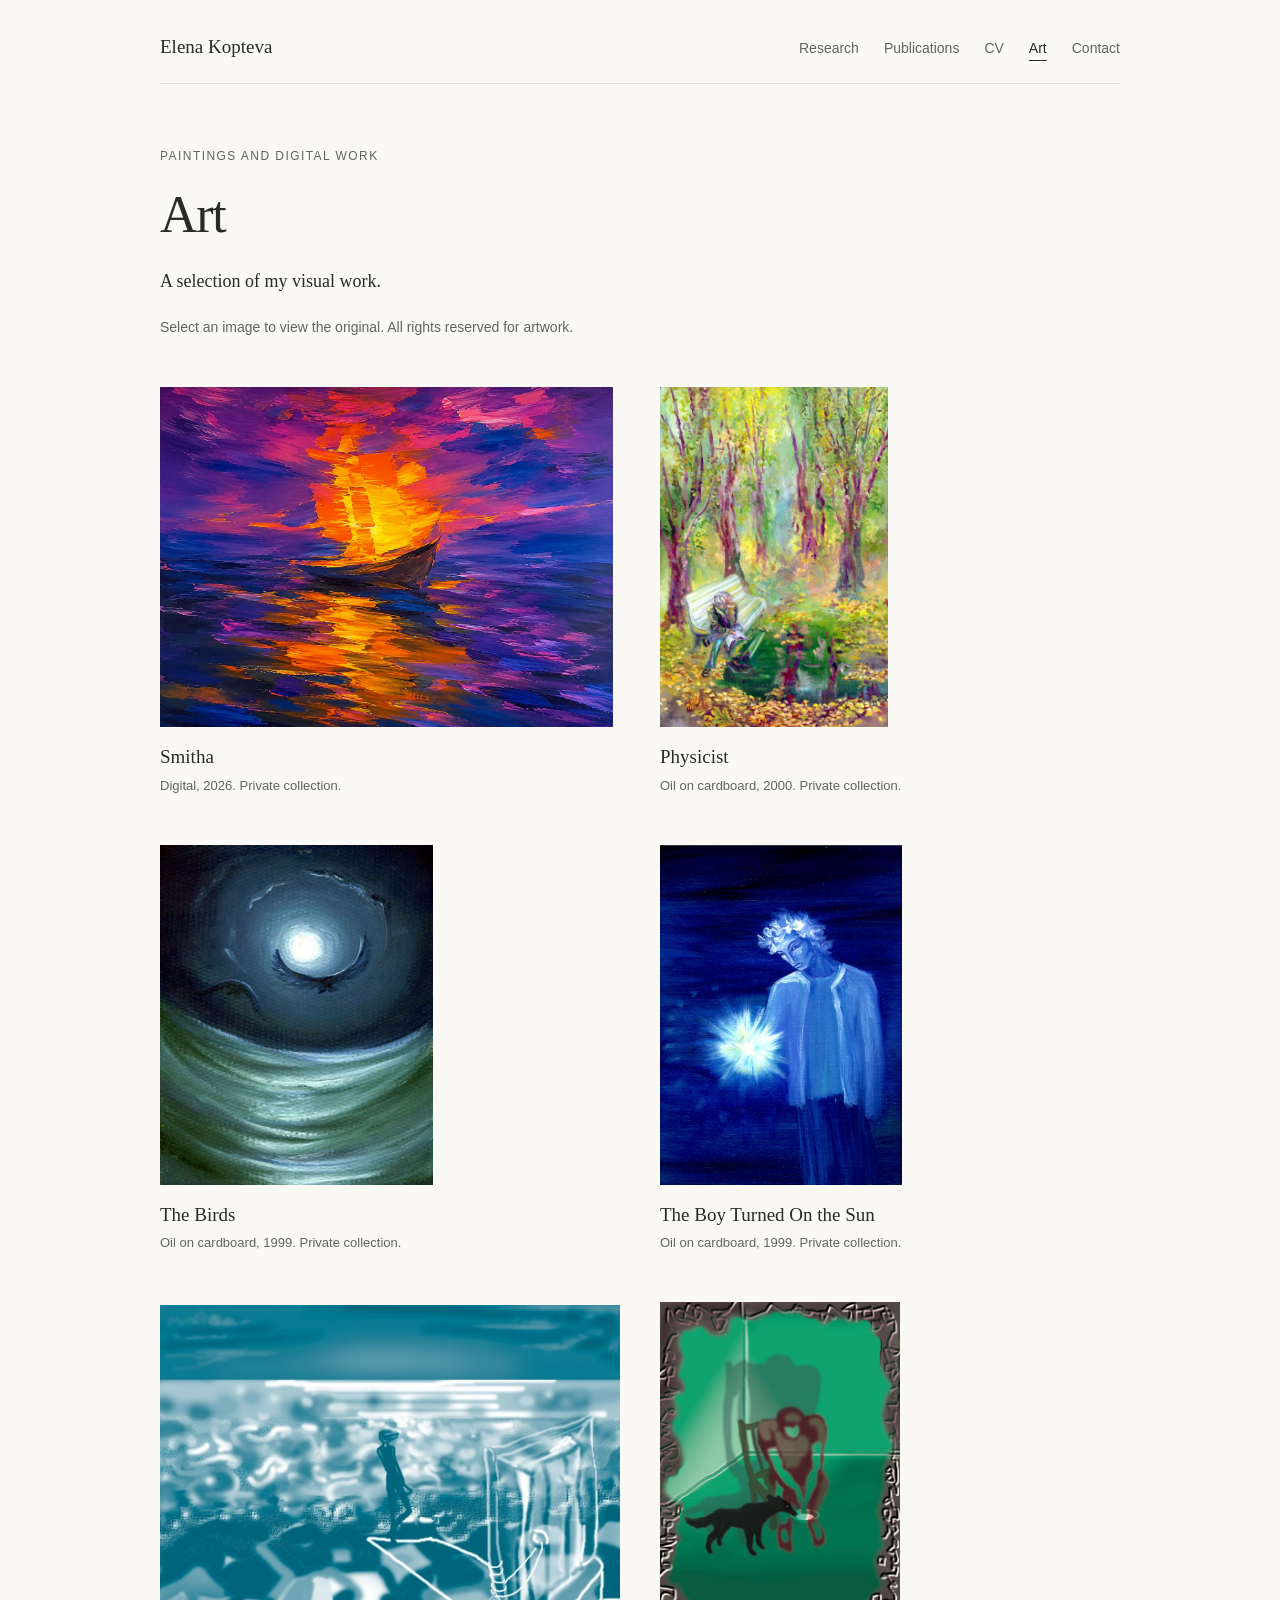
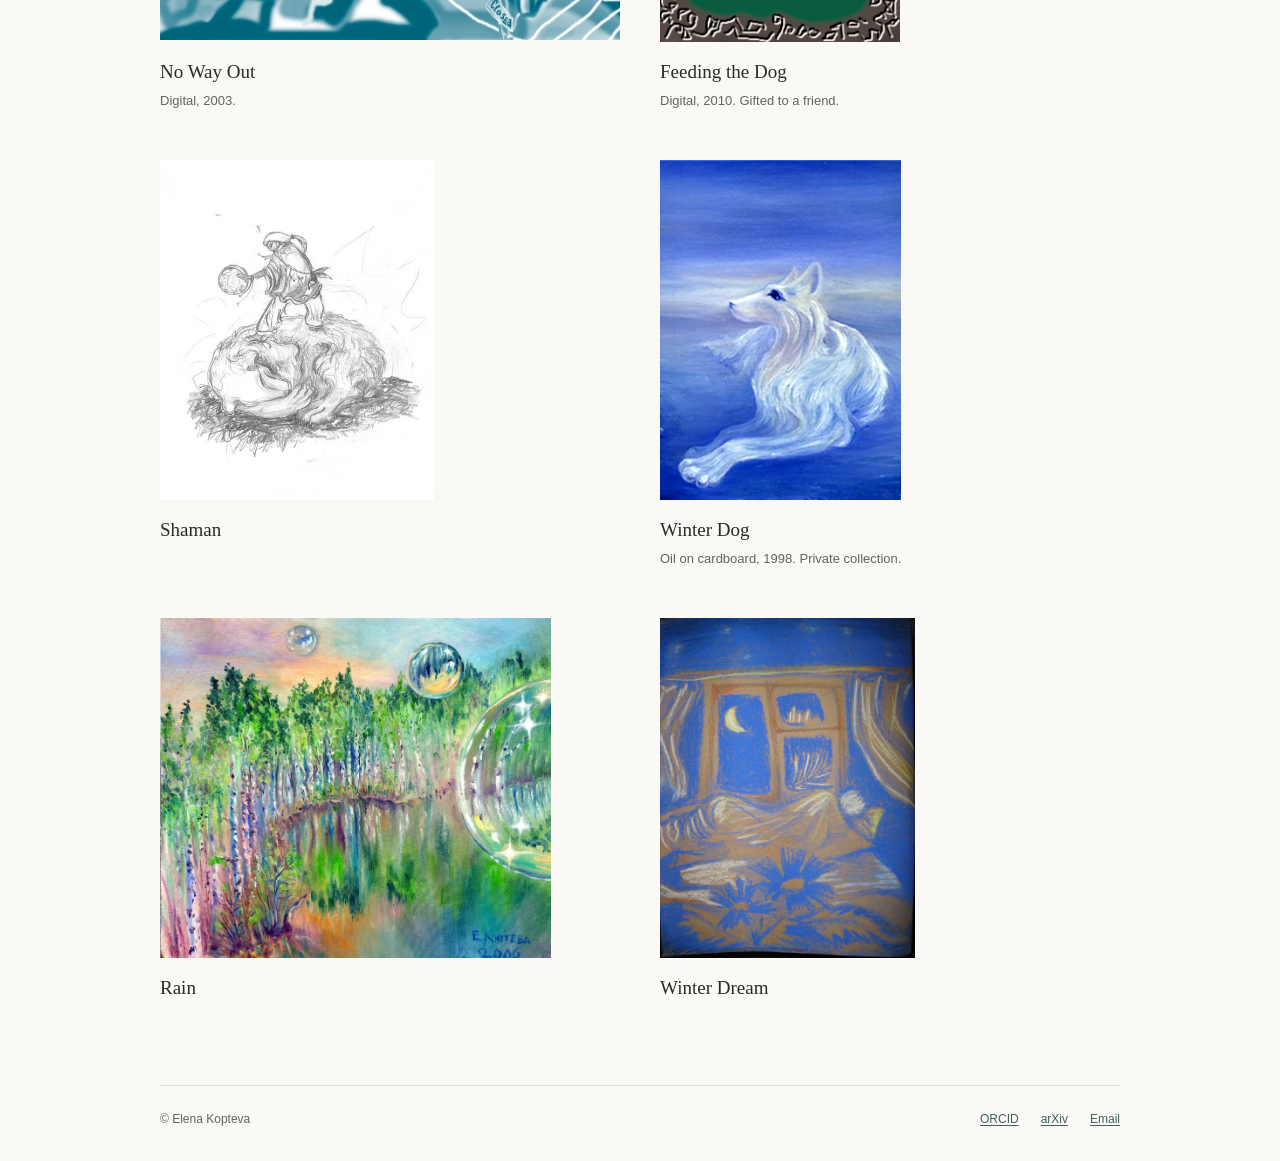
==== art.html @ 805c53a0 "Update art.html shaman comes in" ====
<!DOCTYPE html>
<html lang="en">
<head>
  <meta charset="utf-8">
  <meta name="viewport" content="width=device-width, initial-scale=1">
  <title>Art | Elena Kopteva</title>
  <meta name="description" content="Paintings and digital work by Elena Kopteva.">
  <meta name="color-scheme" content="light">
  <link rel="canonical" href="https://elena-kopteva.github.io/art.html">
  <meta property="og:title" content="Art | Elena Kopteva">
  <meta property="og:description" content="Paintings and digital work by Elena Kopteva.">
  <meta property="og:type" content="website">
  <meta property="og:url" content="https://elena-kopteva.github.io/art.html">
  <meta property="og:image" content="https://elena-kopteva.github.io/assets/profile.jpg">
  <meta property="og:image:alt" content="Elena Kopteva beside a blackboard">
  <link rel="stylesheet" href="assets/site.css">
</head>
<body>
  <a class="skip-link" href="#main">Skip to content</a>
  <header class="site-header container">
    <div class="header-inner">
      <a class="brand" href="index.html">Elena Kopteva</a>
      <nav class="site-nav" aria-label="Main navigation">
        <a href="research.html">Research</a>
        <a href="publications.html">Publications</a>
        <a href="cv.html">CV</a>
        <a href="art.html" aria-current="page">Art</a>
        <a href="contact.html">Contact</a>
      </nav>
    </div>
  </header>
  <main id="main" class="container" tabindex="-1">
    <div class="page-heading">
      <p class="eyebrow">Paintings and digital work</p>
      <h1>Art</h1>
      <p>A selection of my visual work.</p>
      <p class="metadata">Select an image to view the original. All rights reserved for artwork.</p>
    </div>
    <div class="gallery">
      <figure>
        <a href="assets/art/Smitha.png"><img src="assets/art/Smitha.png" alt="Smitha" loading="lazy" decoding="async" width="1448" height="1086"></a>
        <figcaption><strong>Smitha</strong>Digital, 2026. Private collection.</figcaption>
      </figure>
      <figure>
        <a href="assets/art/physicist.jpg"><img src="assets/art/physicist.jpg" alt="Physicist" loading="lazy" decoding="async" width="997" height="1486"></a>
        <figcaption><strong>Physicist</strong>Oil on cardboard, 2000. Private collection.</figcaption>
      </figure>
      <figure>
        <a href="assets/art/the_birds.jpeg"><img src="assets/art/the_birds.jpeg" alt="The Birds" loading="lazy" decoding="async" width="401" height="500"></a>
        <figcaption><strong>The Birds</strong>Oil on cardboard, 1999. Private collection.</figcaption>
      </figure>
      <figure>
        <a href="assets/art/the_boy_turned_on_the_sun.jpeg"><img src="assets/art/the_boy_turned_on_the_sun.jpeg" alt="The Boy Turned On the Sun" loading="lazy" decoding="async" width="599" height="840"></a>
        <figcaption><strong>The Boy Turned On the Sun</strong>Oil on cardboard, 1999. Private collection.</figcaption>
      </figure>
      <figure>
        <a href="assets/art/no_way_out.jpeg"><img src="assets/art/no_way_out.jpeg" alt="No Way Out" loading="lazy" decoding="async" width="823" height="601"></a>
        <figcaption><strong>No Way Out</strong>Digital, 2003.</figcaption>
      </figure>
      <figure>
        <a href="assets/art/feeding_the_dog.jpg"><img src="assets/art/feeding_the_dog.jpg" alt="Feeding the Dog" loading="lazy" decoding="async" width="500" height="707"></a>
        <figcaption><strong>Feeding the Dog</strong>Digital, 2010. Gifted to a friend.</figcaption>
      </figure>
      <figure>
        <a href="assets/art/shaman1.jpeg"><img src="assets/art/shaman1.jpeg" alt="Shaman" loading="lazy" decoding="async" width="709" height="1096"></a>
        <figcaption><strong>Shaman</strong></figcaption>
      </figure>
      <figure>
        <a href="assets/art/winter_dog.jpeg"><img src="assets/art/winter_dog.jpeg" alt="Winter Dog" loading="lazy" decoding="async" width="374" height="527"></a>
        <figcaption><strong>Winter Dog</strong>Oil on cardboard, 1998. Private collection.</figcaption>
      </figure>
      <figure>
        <a href="assets/art/rain.jpeg"><img src="assets/art/rain.jpeg" alt="Rain" loading="lazy" decoding="async" width="895" height="779"></a>
        <figcaption><strong>Rain</strong></figcaption>
      </figure>
      <figure>
        <a href="assets/art/winter_dream.png"><img src="assets/art/winter_dream.png" alt="Winter Dream" loading="lazy" decoding="async" width="600" height="800"></a>
        <figcaption><strong>Winter Dream</strong></figcaption>
      </figure>
    </div>
  </main>
  <footer class="site-footer container">
    <div class="footer-inner">
      <span>© Elena Kopteva</span>
      <div class="footer-links">
        <a href="https://orcid.org/0000-0001-8364-0481">ORCID</a>
        <a href="https://arxiv.org/a/kopteva_e_1">arXiv</a>
        <a href="mailto:koptieva@illinois.edu">Email</a>
      </div>
    </div>
  </footer>
</body>
</html>
---- assets/site.css ----
:root {
  color-scheme: light;
  --paper: #faf9f6;
  --ink: #292b28;
  --muted: #62645e;
  --accent: #3d625b;
  --rule: #dcded7;
  --serif: Georgia, 'Times New Roman', serif;
  --sans: -apple-system, BlinkMacSystemFont, 'Segoe UI', sans-serif;
}
* { box-sizing: border-box; }
body { margin: 0; background: var(--paper); color: var(--ink); font: 18px/1.7 var(--serif); }
a { color: var(--accent); text-decoration-thickness: 1px; text-underline-offset: .2em; }
a:hover { color: var(--ink); }
a:focus-visible { outline: 2px solid var(--accent); outline-offset: 5px; }
img { display: block; max-width: 100%; height: auto; }
.container { width: min(960px, calc(100% - 64px)); margin-inline: auto; }
.site-header { padding-top: 34px; }
.header-inner { display: flex; align-items: baseline; justify-content: space-between; gap: 32px; padding-bottom: 22px; border-bottom: 1px solid var(--rule); }
.brand { font: 19px/1.4 var(--serif); color: var(--ink); text-decoration: none; white-space: nowrap; }
.site-nav { display: flex; flex-wrap: wrap; gap: 10px 25px; font: 14px/1.8 var(--sans); }
.site-nav a { color: var(--muted); text-decoration: none; }
.site-nav a:hover, .site-nav a[aria-current='page'] { color: var(--ink); text-decoration: underline; text-underline-offset: .5em; }
.skip-link { position: absolute; left: 20px; top: -100px; background: var(--paper); padding: 8px 16px; z-index: 2; }
.skip-link:focus { top: 12px; }
main { min-height: 62vh; padding-top: 62px; padding-bottom: 80px; }
h1, h2, h3 { font-family: var(--serif); font-weight: 400; line-height: 1.25; }
h1 { font-size: clamp(37px, 4.3vw, 52px); letter-spacing: -.025em; margin: 0 0 25px; }
h2 { font-size: 29px; margin: 0 0 21px; }
h3 { font-size: 23px; margin: 0 0 12px; }
p { margin: 0 0 20px; }
.eyebrow { font: 12px/1.7 var(--sans); letter-spacing: .12em; text-transform: uppercase; color: var(--muted); margin-bottom: 15px; }
.muted, .metadata { color: var(--muted); }
.metadata { font: 14px/1.65 var(--sans); }
.intro { display: grid; grid-template-columns: minmax(0, 1.3fr) minmax(0, 1fr); gap: 48px; align-items: start; }
.intro h1 { margin-bottom: 17px; }
.identity { font-size: 23px; line-height: 1.5; margin-bottom: 15px; }
.affiliation { font: 14px/1.7 var(--sans); color: var(--muted); margin-bottom: 24px; }
.portrait { margin: 10px 0 0; }
.portrait img { width: 100%; }
.text-links { display: flex; flex-wrap: wrap; gap: 10px 24px; font: 14px/1.8 var(--sans); }
.home-section { margin-top: 58px; }
.home-section > h2 { font-size: 26px; }
.research-list { border-top: 1px solid var(--rule); }
.research-item { display: grid; grid-template-columns: 280px minmax(0, 1fr); gap: 42px; padding: 24px 0; border-bottom: 1px solid var(--rule); }
.research-item h3 { font-size: 21px; margin: 0; }
.research-item h3 a { color: var(--ink); text-decoration: none; }
.research-item h3 a:hover { text-decoration: underline; }
.research-item p { font-size: 17px; line-height: 1.65; margin: 0; }
.section-link { margin-top: 18px; font: 14px/1.8 var(--sans); }
.home-note { display: grid; grid-template-columns: 280px minmax(0, 1fr); gap: 42px; margin-top: 50px; }
.home-note h2 { font-size: 24px; }
.home-note p { font-size: 17px; }
.home-note .section-link { font-size: 14px; }
.page-heading { margin-bottom: 48px; max-width: 700px; }
.page-heading h1 { margin-bottom: 19px; }
.prose { max-width: 690px; }
.research-section { margin-top: 52px; padding-top: 36px; border-top: 1px solid var(--rule); }
.research-section h3 { margin-top: 32px; }
.paper-links { padding-left: 22px; font-size: 16px; }
.paper-links li { margin-bottom: 9px; }
.research-figure { max-width: 320px; margin: 30px 0 0; }
.research-figure figcaption { font: 13px/1.6 var(--sans); color: var(--muted); margin-top: 12px; }
.contents { display: flex; flex-wrap: wrap; gap: 8px 24px; font: 14px/1.7 var(--sans); margin-top: 25px; }
.publication-year { display: grid; grid-template-columns: 90px minmax(0, 1fr); gap: 30px; padding-top: 30px; margin-top: 32px; border-top: 1px solid var(--rule); }
.publication-year > h2 { font-size: 24px; }
.publication-list { list-style: none; margin: 0; padding: 0; }
.publication { margin-bottom: 30px; }
.publication h3 { font-size: 20px; line-height: 1.45; margin: 0 0 8px; }
.publication h3 a { color: var(--ink); text-decoration: none; }
.publication h3 a:hover { text-decoration: underline; }
.publication p { margin: 0 0 5px; font-size: 15px; line-height: 1.6; }
.publication .text-links { font-size: 13px; gap: 18px; margin-top: 8px; }
.cv-section { max-width: 730px; border-top: 1px solid var(--rule); margin-top: 42px; padding-top: 28px; }
.cv-entry { margin-top: 25px; }
.cv-entry h3 { font-size: 20px; margin-bottom: 7px; }
.cv-entry p, .cv-entry li { font-size: 16px; margin-bottom: 8px; }
.cv-entry ul { padding-left: 22px; margin-top: 8px; }
.cv-entry .metadata { font-size: 13px; }
.cv-detail { margin: 8px 0; font-size: 16px; }
.cv-detail dt { font: 12px/1.7 var(--sans); color: var(--muted); }
.cv-detail dd { margin: 0; }
.teaching-terms { width: 100%; border-collapse: collapse; font: 13px/1.6 var(--sans); margin-top: 14px; }
.teaching-terms th, .teaching-terms td { text-align: left; vertical-align: top; padding: 8px 12px 8px 0; border-bottom: 1px solid var(--rule); }
.teaching-terms th { font-weight: 500; color: var(--muted); }
.teaching-terms th:first-child { width: 25%; }
.gallery { display: grid; grid-template-columns: repeat(2, minmax(0, 1fr)); align-items: start; gap: 48px 40px; }
.gallery figure { margin: 0; }
.gallery img { width: 100%; height: 340px; object-fit: contain; object-position: left center; }
.gallery figcaption { margin-top: 16px; font: 13px/1.7 var(--sans); color: var(--muted); }
.gallery figcaption strong { display: block; font: 19px/1.5 var(--serif); color: var(--ink); margin-bottom: 3px; }
.contact-email { font-size: 25px; overflow-wrap: anywhere; }
.site-footer { border-top: 1px solid var(--rule); padding: 23px 0 30px; font: 12px/1.8 var(--sans); color: var(--muted); }
.footer-inner { display: flex; flex-wrap: wrap; justify-content: space-between; gap: 8px 24px; }
.footer-links { display: flex; flex-wrap: wrap; gap: 22px; }
[id] { scroll-margin-top: 24px; }
@media (max-width: 760px) {
  .container { width: calc(100% - 40px); }
  .site-header { padding-top: 22px; }
  .header-inner { display: block; padding-bottom: 19px; }
  .site-nav { margin-top: 16px; gap: 10px 23px; }
  main { padding-top: 38px; padding-bottom: 52px; }
  .intro { grid-template-columns: minmax(0, 1fr) 280px; gap: 28px; }
  .identity { font-size: 21px; }
  .research-item, .home-note { grid-template-columns: 220px minmax(0, 1fr); gap: 24px; }
  .gallery { gap: 36px 25px; }
  .gallery img { height: 260px; }
}
@media (max-width: 680px) {
  .intro { display: flex; flex-direction: column; gap: 26px; }
  .portrait { width: min(100%, 400px); margin-top: 0; }
}
@media (max-width: 560px) {
  body { font-size: 17px; }
  .research-item, .home-note { grid-template-columns: 1fr; gap: 12px; }
  .home-section { margin-top: 40px; }
  .home-note { margin-top: 36px; }
  .home-note h2 { margin-bottom: 0; }
  .publication-year { grid-template-columns: 1fr; gap: 8px; }
  .publication-year > h2 { margin-bottom: 10px; }
  .gallery { grid-template-columns: 1fr; gap: 36px; }
  .gallery img { height: auto; max-height: 460px; object-position: left; }
  .page-heading { margin-bottom: 35px; }
}
@media print {
  body { background: #fff; font-size: 11pt; color: #000; }
  .container { width: 100%; }
  .site-header, .site-footer, .contents, .skip-link { display: none; }
  main { padding: 0; }
  a { color: #000; }
  h2, h3 { break-after: avoid; }
  .publication, .cv-entry, .gallery figure { break-inside: avoid; }
}
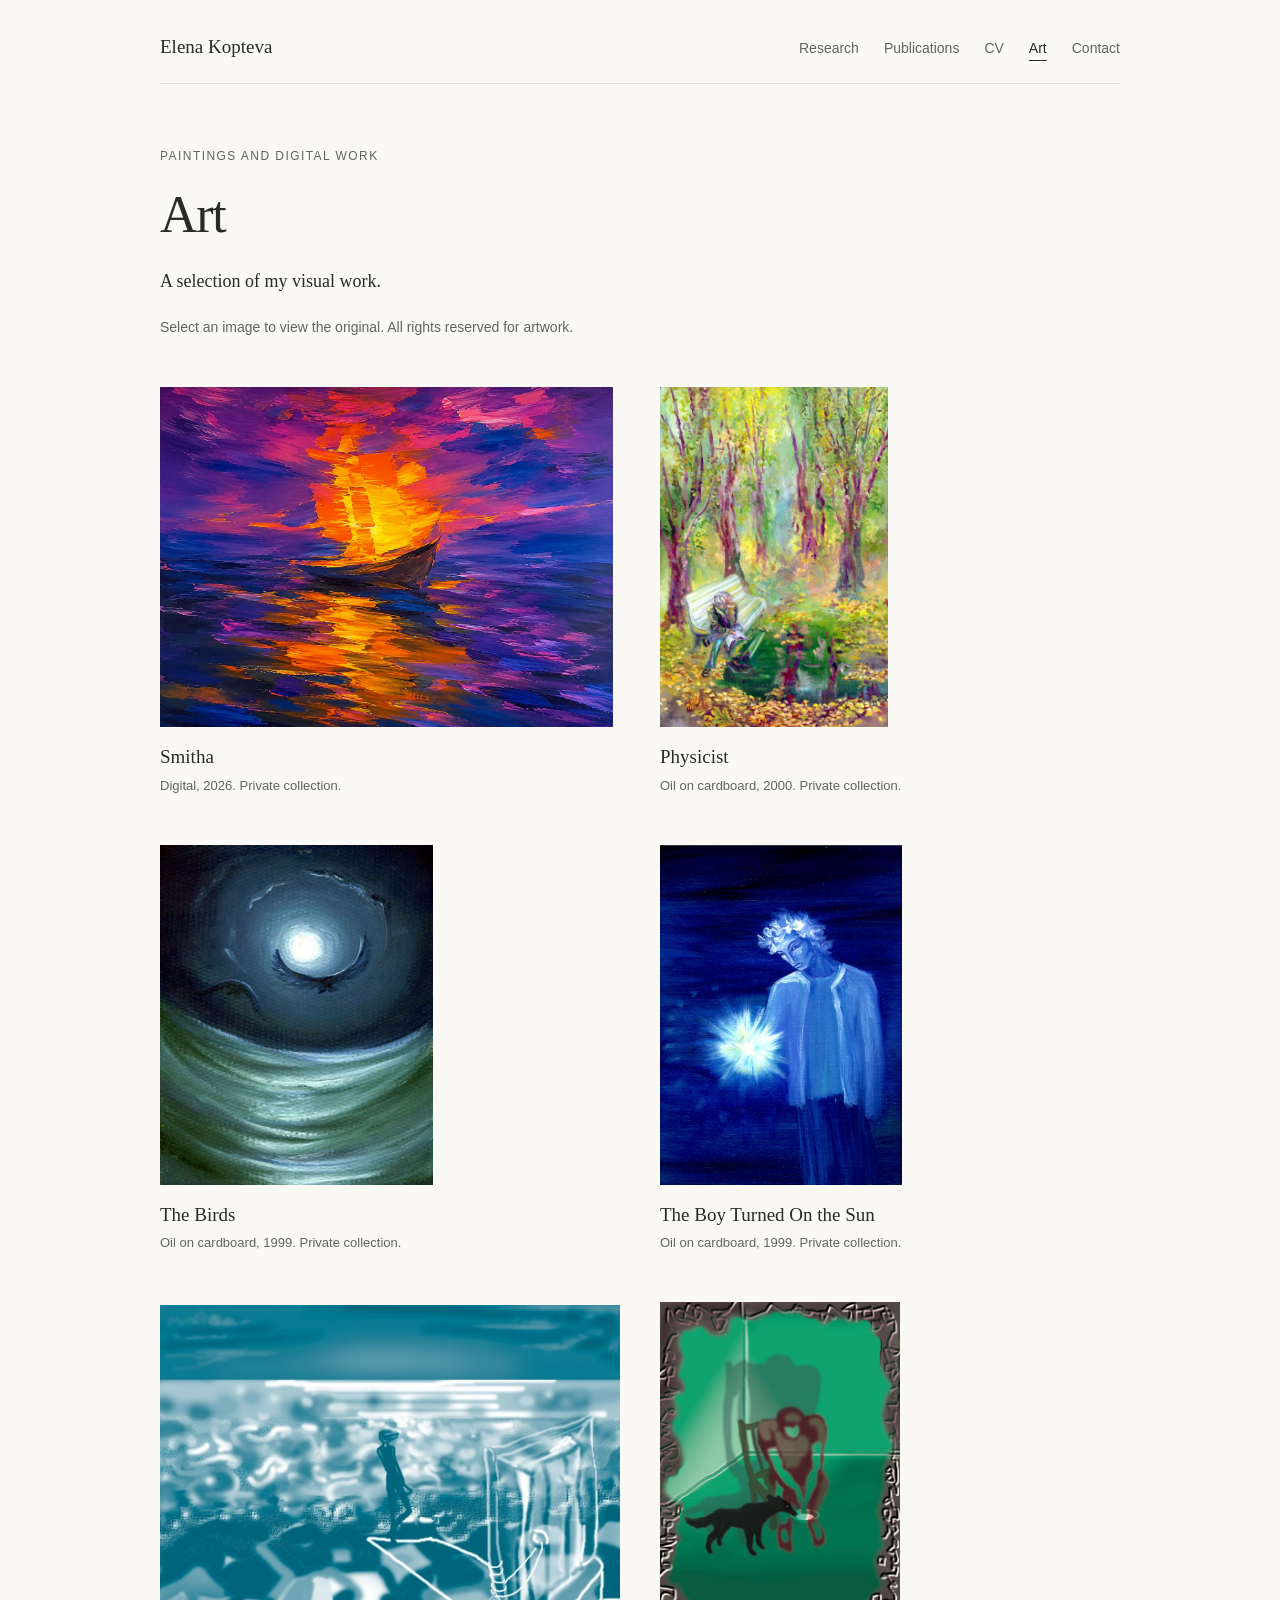
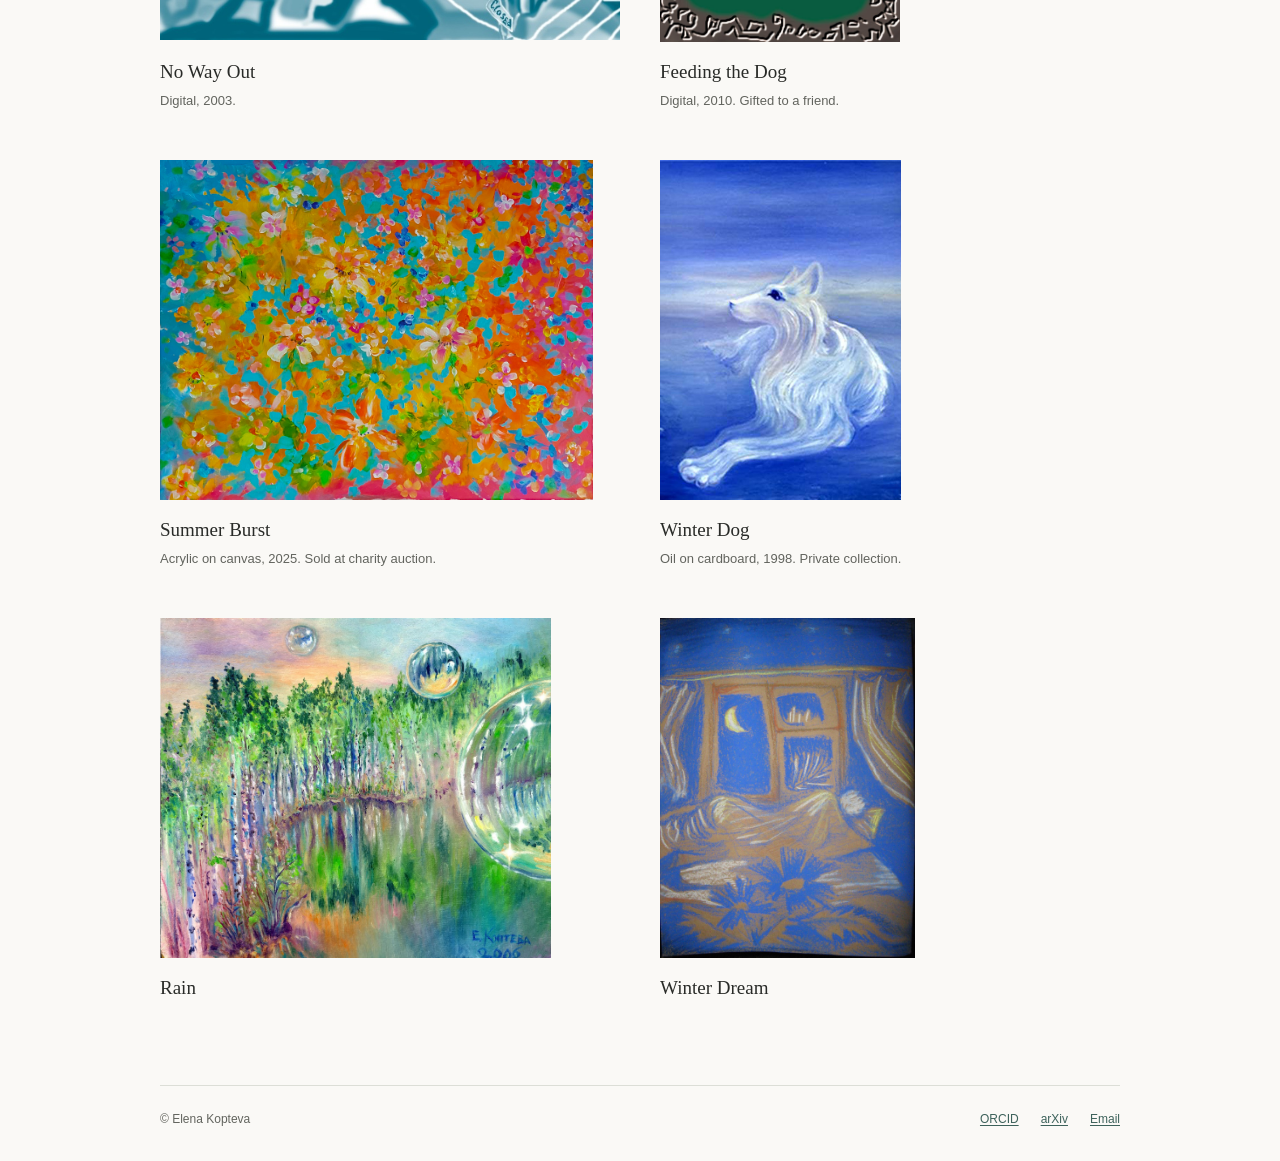
==== commit 48f586da: "Update art.html summer burst enters" ====
--- a/art.html
+++ b/art.html
@@ -62,8 +62,8 @@
         <figcaption><strong>Feeding the Dog</strong>Digital, 2010. Gifted to a friend.</figcaption>
       </figure>
       <figure>
-        <a href="assets/art/shaman1.jpeg"><img src="assets/art/shaman1.jpeg" alt="Shaman" loading="lazy" decoding="async" width="709" height="1096"></a>
-        <figcaption><strong>Shaman</strong></figcaption>
+        <a href="assets/art/summer_burst.jpg"><img src="assets/art/summer_burst.jpg" alt="Summer Burst" loading="lazy" decoding="async" width="709" height="1096"></a>
+        <figcaption><strong>Summer Burst</strong>Acrylic on canvas, 2025. Sold at charity auction.</figcaption>
       </figure>
       <figure>
         <a href="assets/art/winter_dog.jpeg"><img src="assets/art/winter_dog.jpeg" alt="Winter Dog" loading="lazy" decoding="async" width="374" height="527"></a>
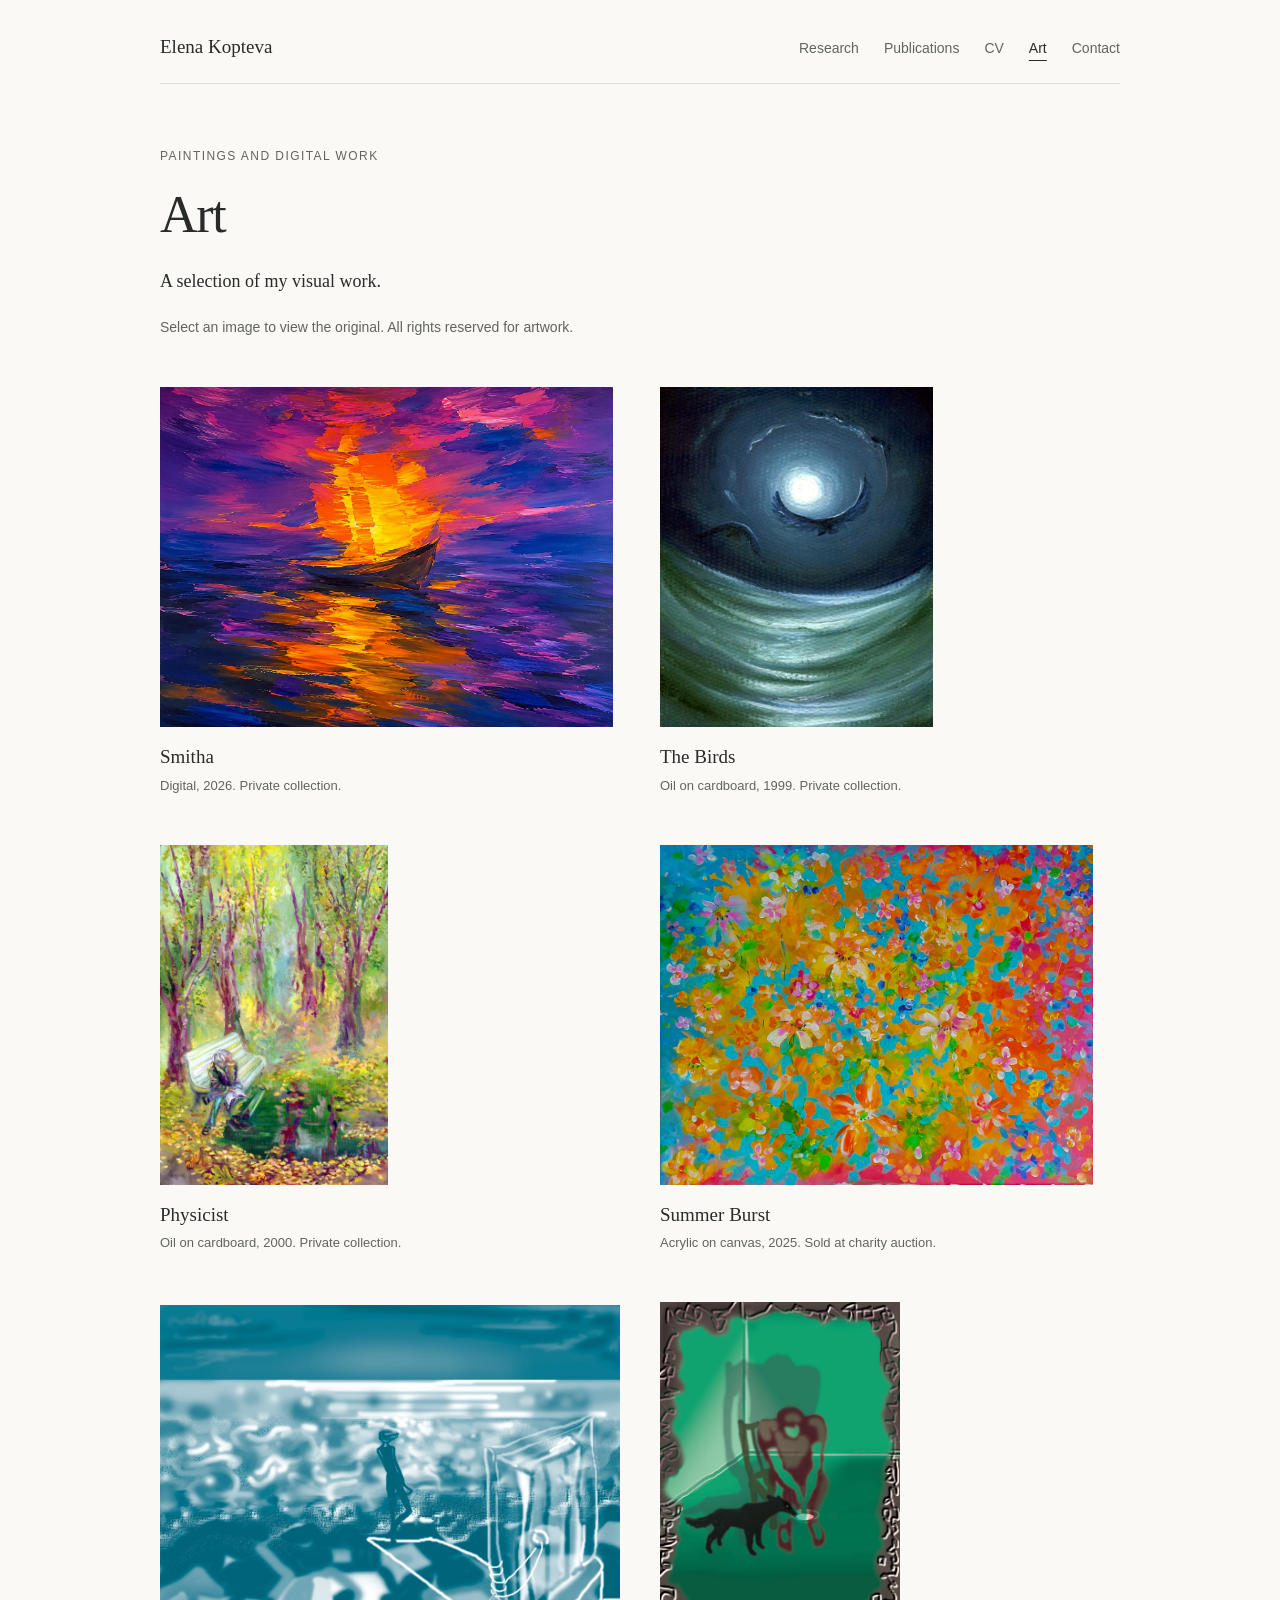
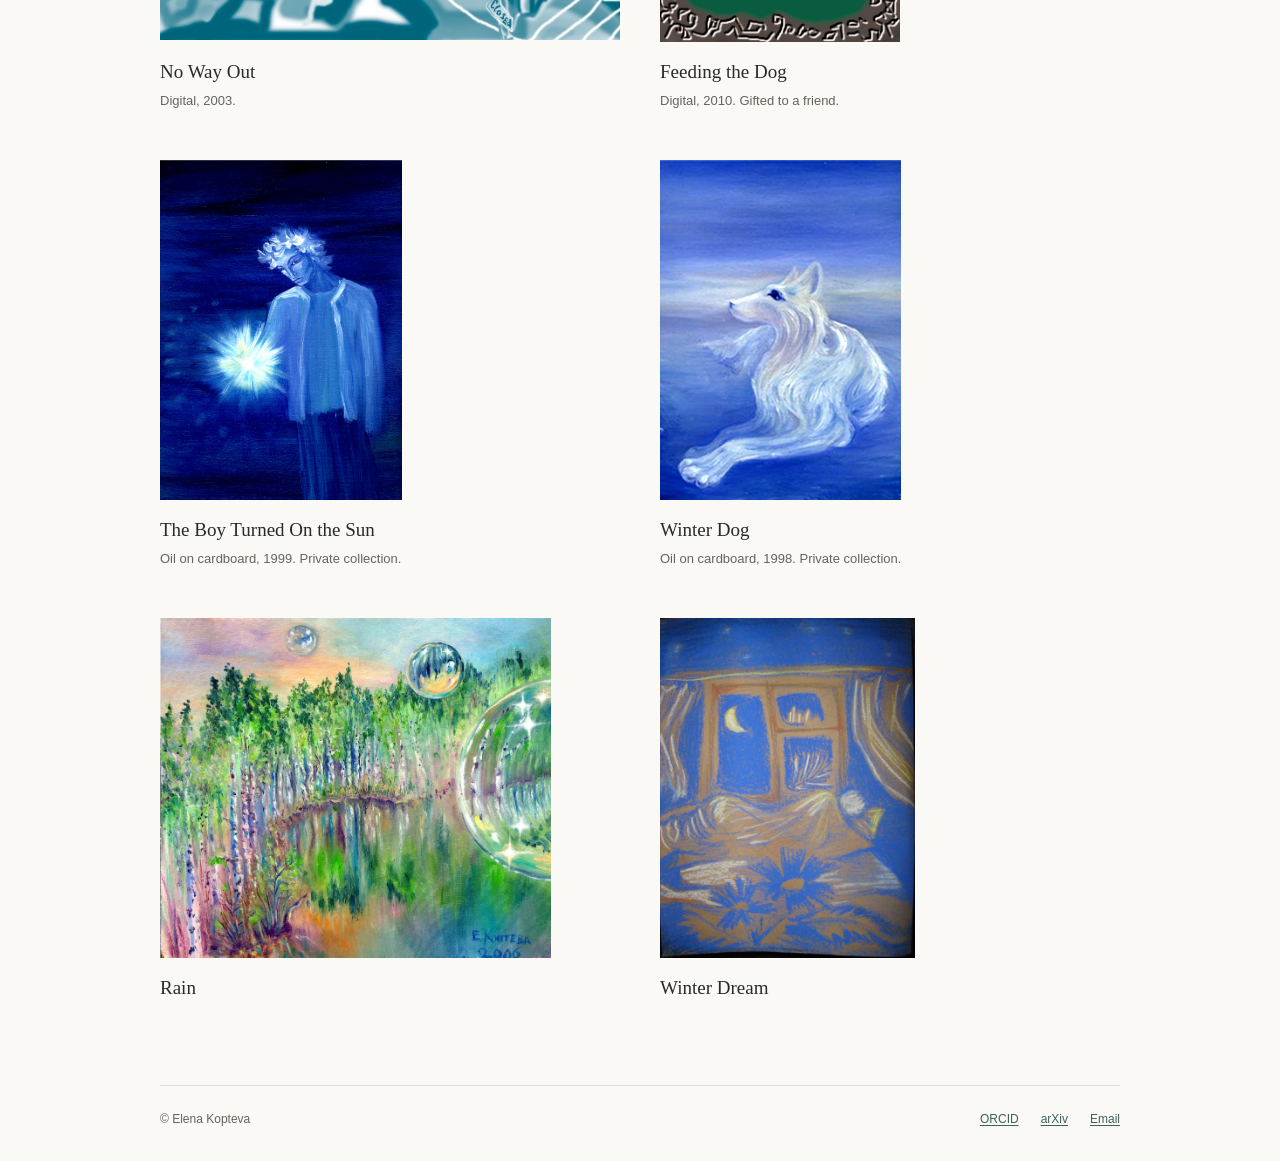
==== commit 925b1b95: "Update art.html art reorder" ====
--- a/art.html
+++ b/art.html
@@ -42,16 +42,16 @@
         <figcaption><strong>Smitha</strong>Digital, 2026. Private collection.</figcaption>
       </figure>
       <figure>
+        <a href="assets/art/the_birds.jpeg"><img src="assets/art/the_birds.jpeg" alt="The Birds" loading="lazy" decoding="async" width="401" height="500"></a>
+        <figcaption><strong>The Birds</strong>Oil on cardboard, 1999. Private collection.</figcaption>
+      </figure>
+      <figure>
         <a href="assets/art/physicist.jpg"><img src="assets/art/physicist.jpg" alt="Physicist" loading="lazy" decoding="async" width="997" height="1486"></a>
         <figcaption><strong>Physicist</strong>Oil on cardboard, 2000. Private collection.</figcaption>
       </figure>
       <figure>
-        <a href="assets/art/the_birds.jpeg"><img src="assets/art/the_birds.jpeg" alt="The Birds" loading="lazy" decoding="async" width="401" height="500"></a>
-        <figcaption><strong>The Birds</strong>Oil on cardboard, 1999. Private collection.</figcaption>
-      </figure>
-      <figure>
-        <a href="assets/art/the_boy_turned_on_the_sun.jpeg"><img src="assets/art/the_boy_turned_on_the_sun.jpeg" alt="The Boy Turned On the Sun" loading="lazy" decoding="async" width="599" height="840"></a>
-        <figcaption><strong>The Boy Turned On the Sun</strong>Oil on cardboard, 1999. Private collection.</figcaption>
+        <a href="assets/art/summer_burst.jpg"><img src="assets/art/summer_burst.jpg" alt="Summer Burst" loading="lazy" decoding="async" width="709" height="1096"></a>
+        <figcaption><strong>Summer Burst</strong>Acrylic on canvas, 2025. Sold at charity auction.</figcaption>
       </figure>
       <figure>
         <a href="assets/art/no_way_out.jpeg"><img src="assets/art/no_way_out.jpeg" alt="No Way Out" loading="lazy" decoding="async" width="823" height="601"></a>
@@ -62,8 +62,8 @@
         <figcaption><strong>Feeding the Dog</strong>Digital, 2010. Gifted to a friend.</figcaption>
       </figure>
       <figure>
-        <a href="assets/art/summer_burst.jpg"><img src="assets/art/summer_burst.jpg" alt="Summer Burst" loading="lazy" decoding="async" width="709" height="1096"></a>
-        <figcaption><strong>Summer Burst</strong>Acrylic on canvas, 2025. Sold at charity auction.</figcaption>
+        <a href="assets/art/the_boy_turned_on_the_sun.jpeg"><img src="assets/art/the_boy_turned_on_the_sun.jpeg" alt="The Boy Turned On the Sun" loading="lazy" decoding="async" width="599" height="840"></a>
+        <figcaption><strong>The Boy Turned On the Sun</strong>Oil on cardboard, 1999. Private collection.</figcaption>
       </figure>
       <figure>
         <a href="assets/art/winter_dog.jpeg"><img src="assets/art/winter_dog.jpeg" alt="Winter Dog" loading="lazy" decoding="async" width="374" height="527"></a>
--- a/assets/site.css
+++ b/assets/site.css
@@ -32,11 +32,11 @@
 .eyebrow { font: 12px/1.7 var(--sans); letter-spacing: .12em; text-transform: uppercase; color: var(--muted); margin-bottom: 15px; }
 .muted, .metadata { color: var(--muted); }
 .metadata { font: 14px/1.65 var(--sans); }
-.intro { display: grid; grid-template-columns: minmax(0, 1.3fr) minmax(0, 1fr); gap: 48px; align-items: start; }
+.intro { display: grid; grid-template-columns: minmax(0, 1.1fr) minmax(0, 1fr); gap: 48px; align-items: start; }
 .intro h1 { margin-bottom: 17px; }
 .identity { font-size: 23px; line-height: 1.5; margin-bottom: 15px; }
 .affiliation { font: 14px/1.7 var(--sans); color: var(--muted); margin-bottom: 24px; }
-.portrait { margin: 10px 0 0; }
+.portrait { margin: 54px 0 0; }
 .portrait img { width: 100%; }
 .text-links { display: flex; flex-wrap: wrap; gap: 10px 24px; font: 14px/1.8 var(--sans); }
 .home-section { margin-top: 58px; }
@@ -101,6 +101,7 @@
   .site-nav { margin-top: 16px; gap: 10px 23px; }
   main { padding-top: 38px; padding-bottom: 52px; }
   .intro { grid-template-columns: minmax(0, 1fr) 280px; gap: 28px; }
+  .portrait { margin-top: 32px; }
   .identity { font-size: 21px; }
   .research-item, .home-note { grid-template-columns: 220px minmax(0, 1fr); gap: 24px; }
   .gallery { gap: 36px 25px; }
@@ -108,7 +109,7 @@
 }
 @media (max-width: 680px) {
   .intro { display: flex; flex-direction: column; gap: 26px; }
-  .portrait { width: min(100%, 400px); margin-top: 0; }
+  .portrait { width: min(100%, 440px); margin-top: 0; }
 }
 @media (max-width: 560px) {
   body { font-size: 17px; }
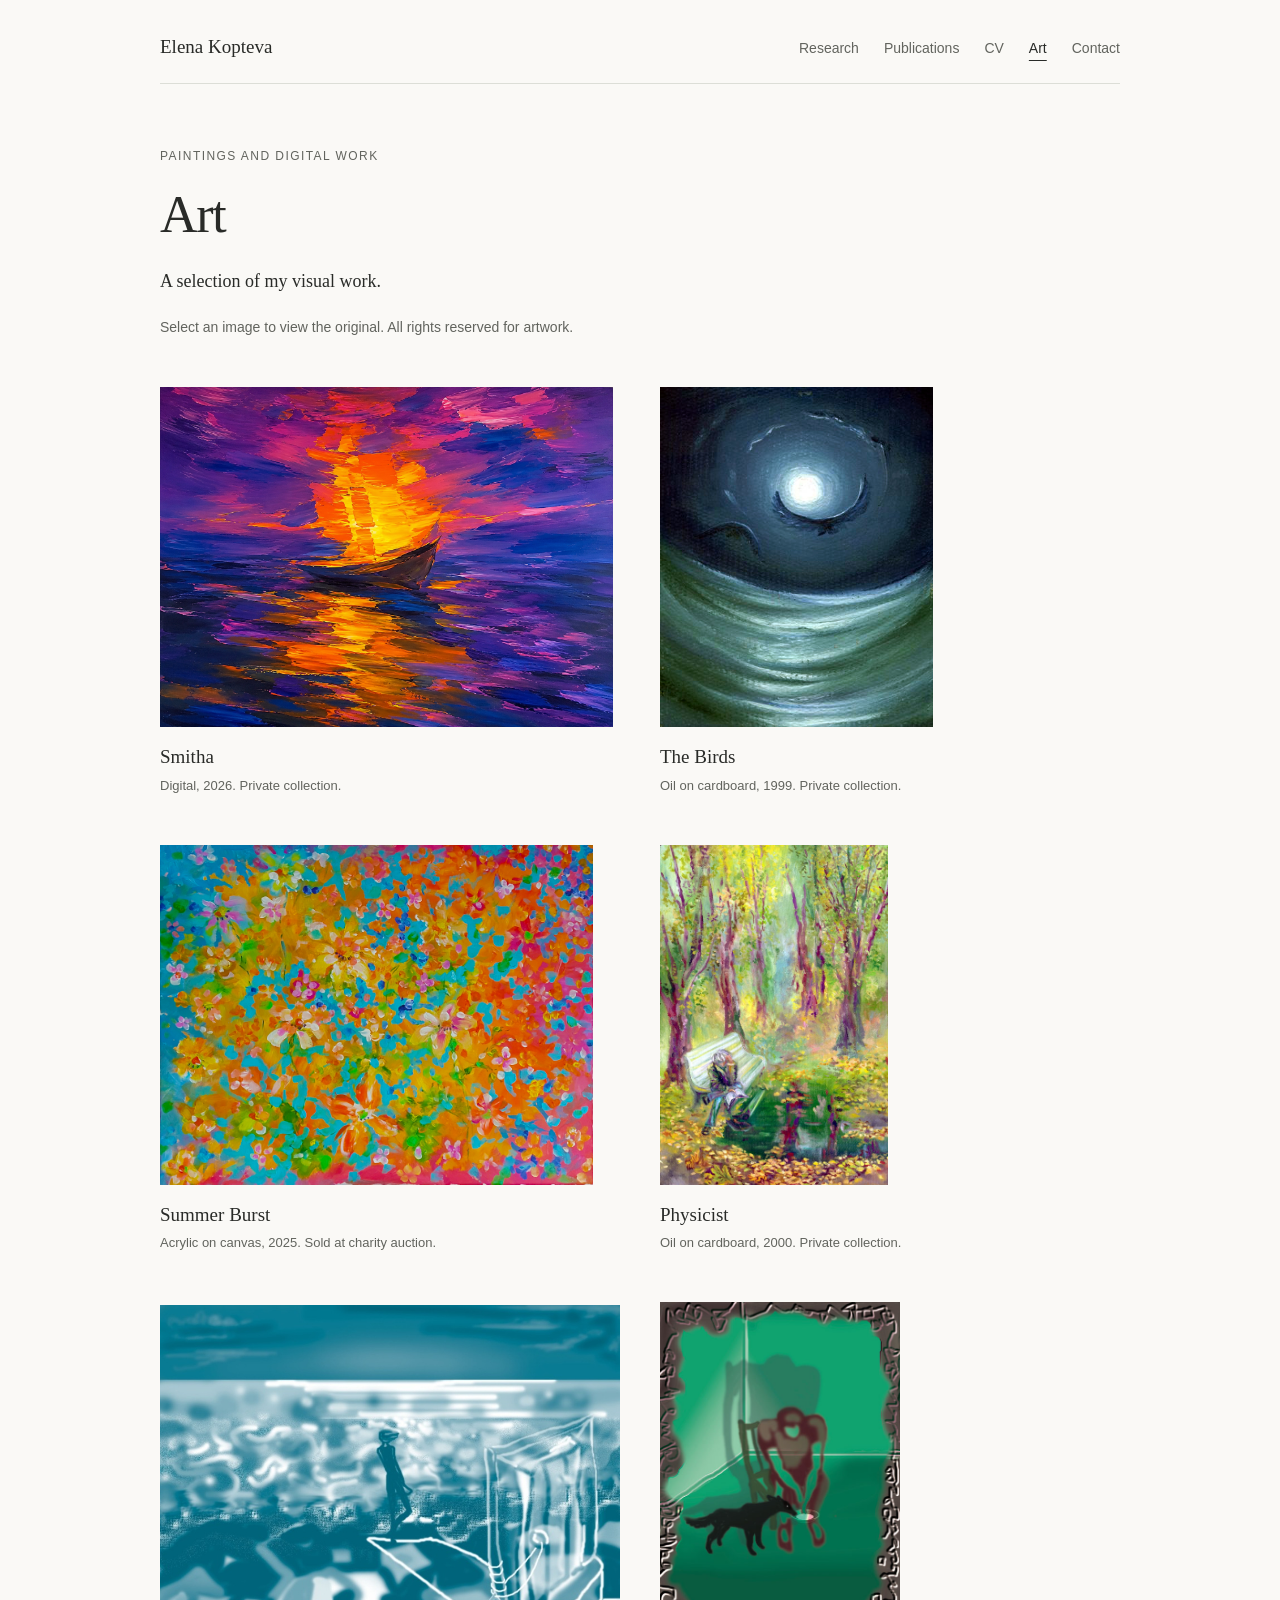
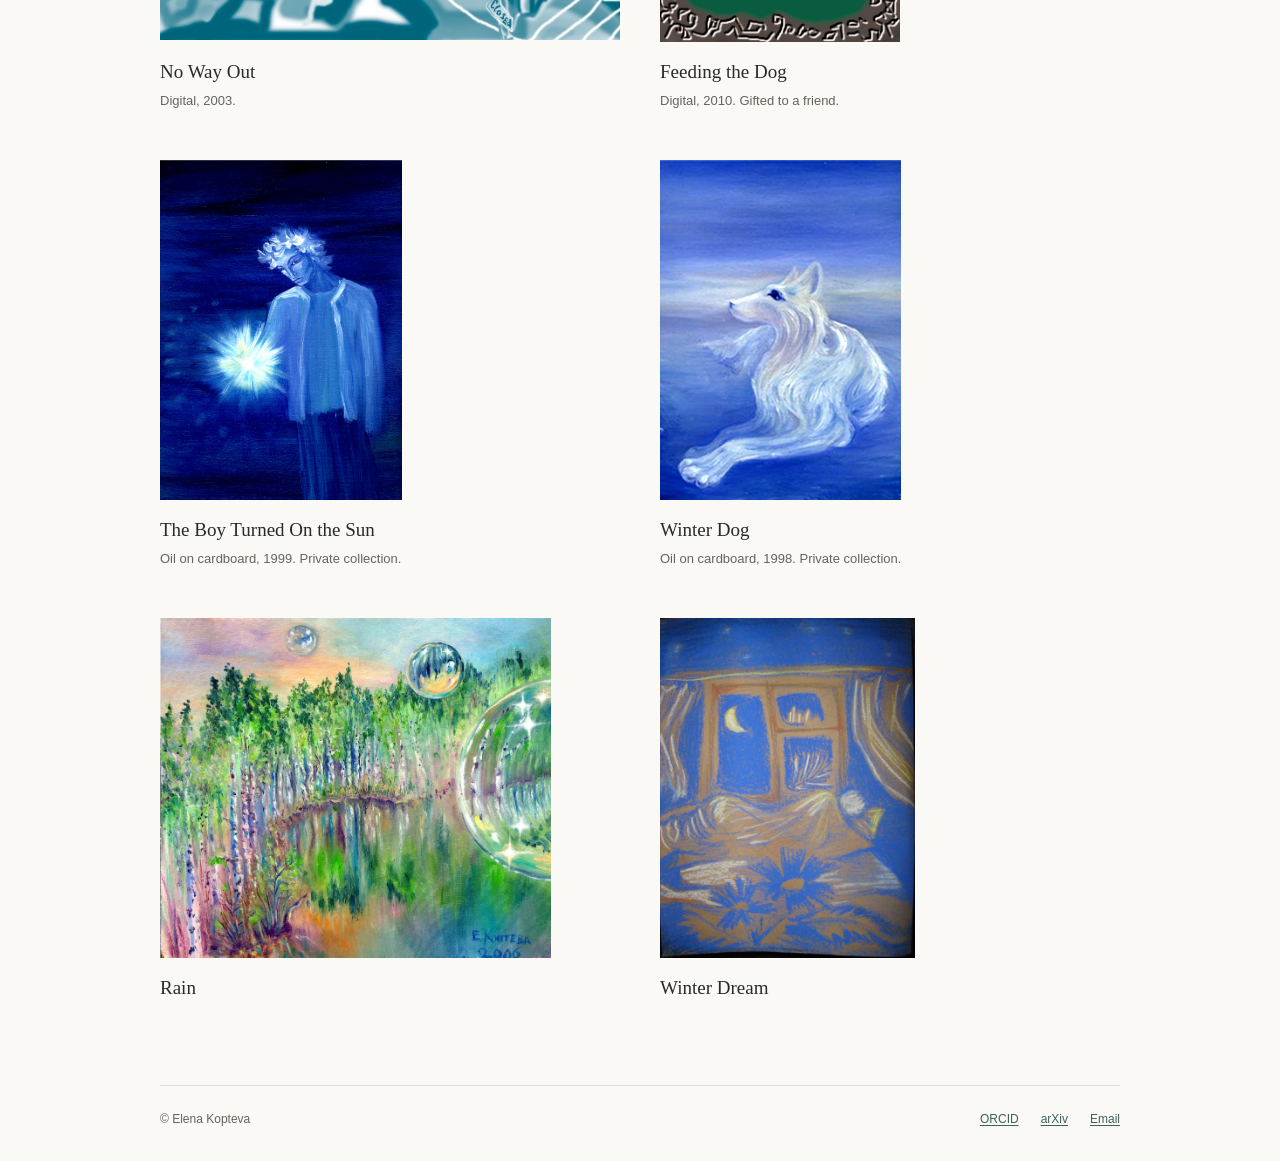
==== commit 3bd126f7: "Update art.html reorder" ====
--- a/art.html
+++ b/art.html
@@ -46,12 +46,12 @@
         <figcaption><strong>The Birds</strong>Oil on cardboard, 1999. Private collection.</figcaption>
       </figure>
       <figure>
+        <a href="assets/art/summer_burst.jpg"><img src="assets/art/summer_burst.jpg" alt="Summer Burst" loading="lazy" decoding="async" width="709" height="1096"></a>
+        <figcaption><strong>Summer Burst</strong>Acrylic on canvas, 2025. Sold at charity auction.</figcaption>
+      </figure>
+      <figure>
         <a href="assets/art/physicist.jpg"><img src="assets/art/physicist.jpg" alt="Physicist" loading="lazy" decoding="async" width="997" height="1486"></a>
         <figcaption><strong>Physicist</strong>Oil on cardboard, 2000. Private collection.</figcaption>
-      </figure>
-      <figure>
-        <a href="assets/art/summer_burst.jpg"><img src="assets/art/summer_burst.jpg" alt="Summer Burst" loading="lazy" decoding="async" width="709" height="1096"></a>
-        <figcaption><strong>Summer Burst</strong>Acrylic on canvas, 2025. Sold at charity auction.</figcaption>
       </figure>
       <figure>
         <a href="assets/art/no_way_out.jpeg"><img src="assets/art/no_way_out.jpeg" alt="No Way Out" loading="lazy" decoding="async" width="823" height="601"></a>
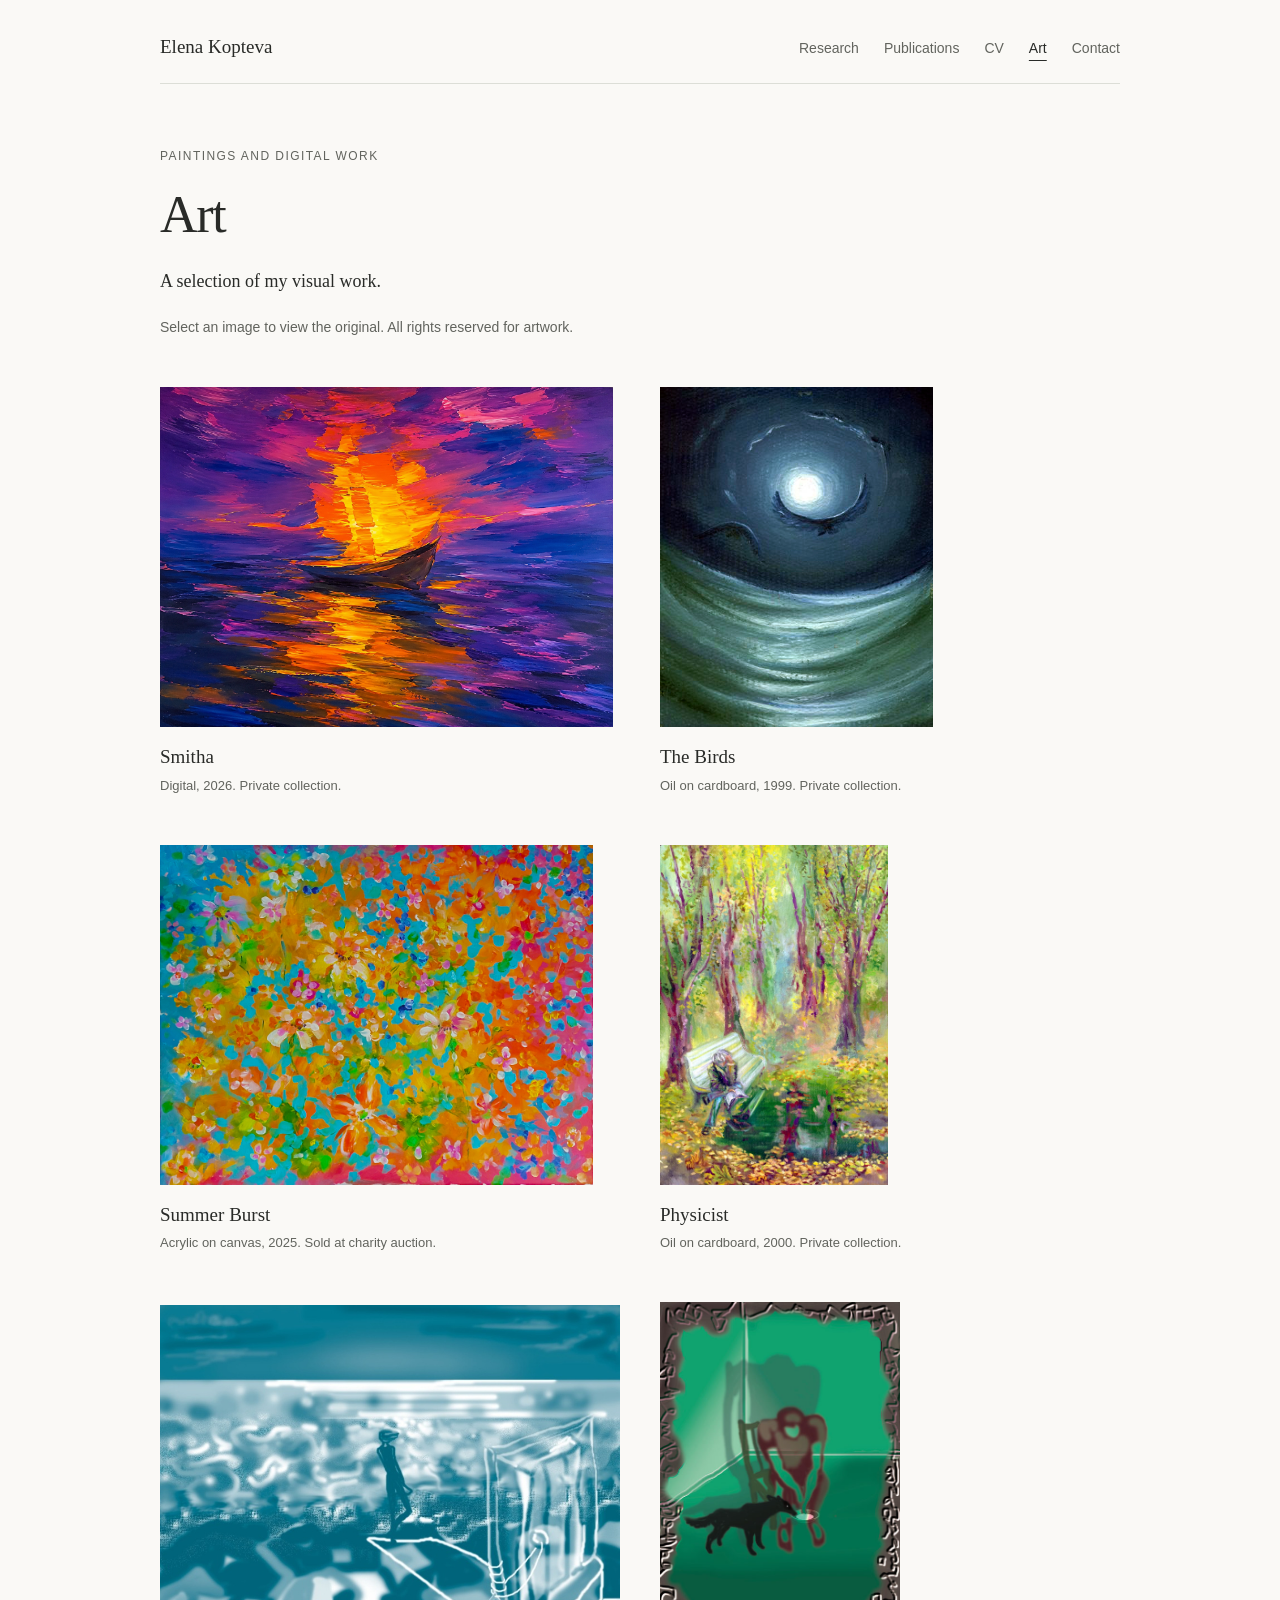
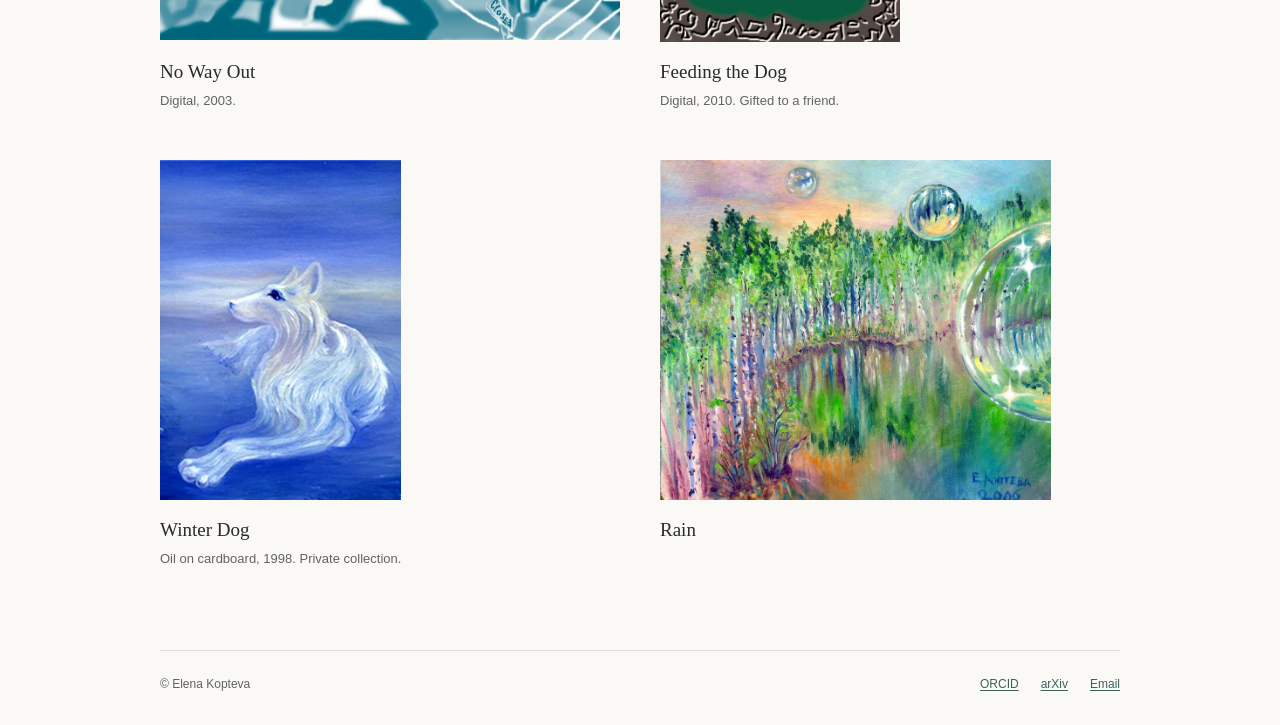
==== commit c1f87795: "Update art.html art reorder" ====
--- a/art.html
+++ b/art.html
@@ -62,20 +62,12 @@
         <figcaption><strong>Feeding the Dog</strong>Digital, 2010. Gifted to a friend.</figcaption>
       </figure>
       <figure>
-        <a href="assets/art/the_boy_turned_on_the_sun.jpeg"><img src="assets/art/the_boy_turned_on_the_sun.jpeg" alt="The Boy Turned On the Sun" loading="lazy" decoding="async" width="599" height="840"></a>
-        <figcaption><strong>The Boy Turned On the Sun</strong>Oil on cardboard, 1999. Private collection.</figcaption>
-      </figure>
-      <figure>
         <a href="assets/art/winter_dog.jpeg"><img src="assets/art/winter_dog.jpeg" alt="Winter Dog" loading="lazy" decoding="async" width="374" height="527"></a>
         <figcaption><strong>Winter Dog</strong>Oil on cardboard, 1998. Private collection.</figcaption>
       </figure>
       <figure>
         <a href="assets/art/rain.jpeg"><img src="assets/art/rain.jpeg" alt="Rain" loading="lazy" decoding="async" width="895" height="779"></a>
         <figcaption><strong>Rain</strong></figcaption>
-      </figure>
-      <figure>
-        <a href="assets/art/winter_dream.png"><img src="assets/art/winter_dream.png" alt="Winter Dream" loading="lazy" decoding="async" width="600" height="800"></a>
-        <figcaption><strong>Winter Dream</strong></figcaption>
       </figure>
     </div>
   </main>
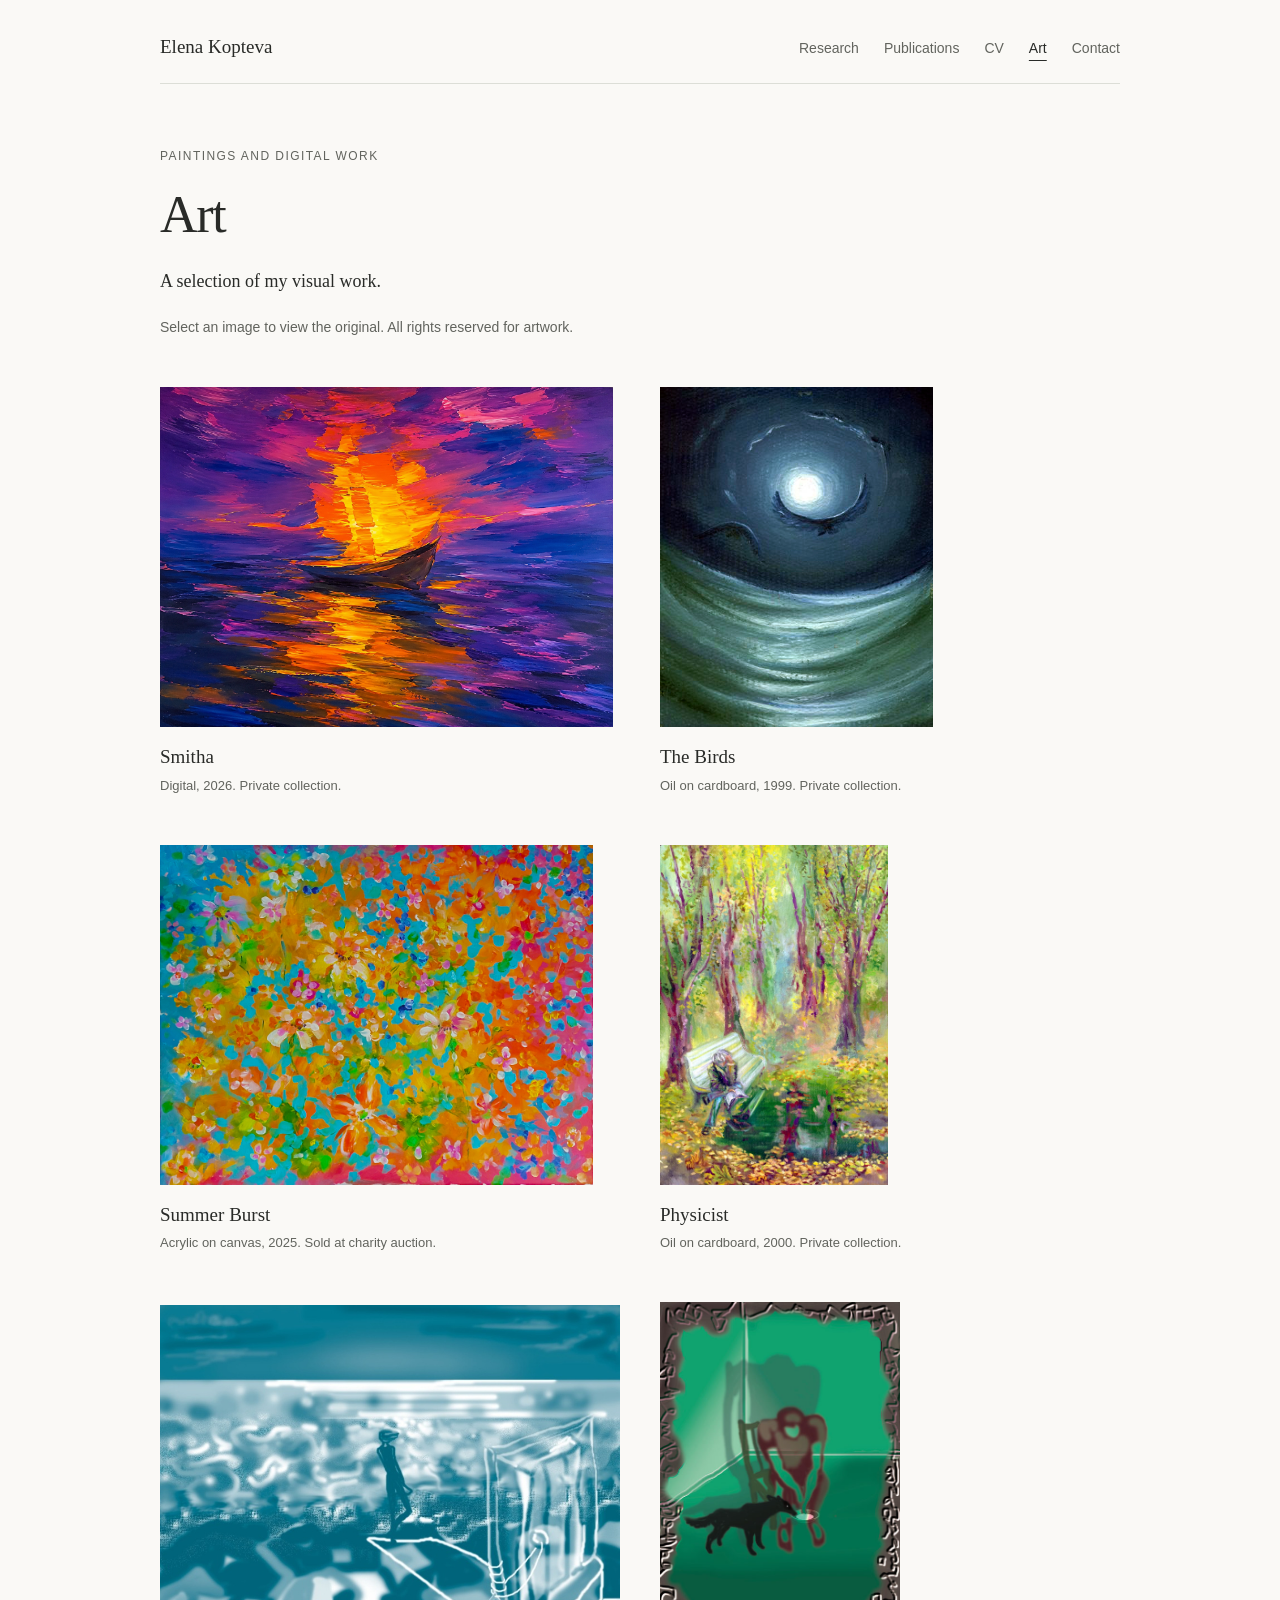
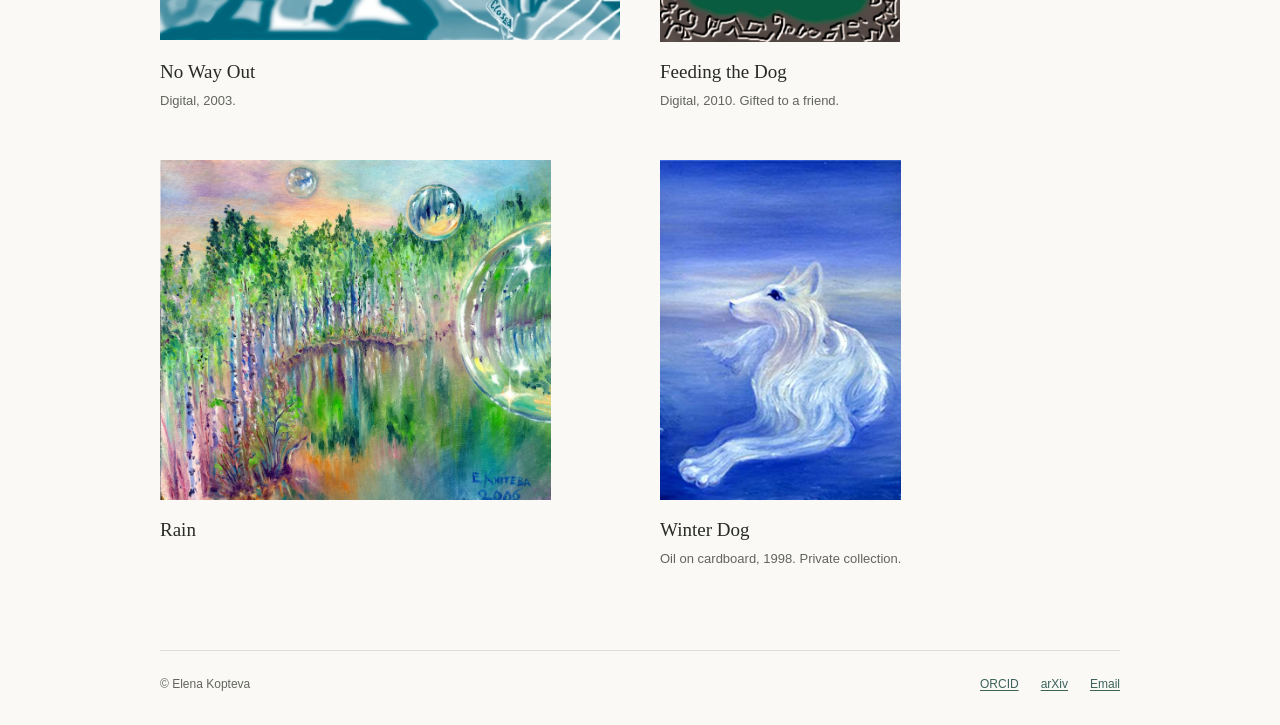
==== commit 2209fd74: "Update art.html" ====
--- a/art.html
+++ b/art.html
@@ -62,12 +62,12 @@
         <figcaption><strong>Feeding the Dog</strong>Digital, 2010. Gifted to a friend.</figcaption>
       </figure>
       <figure>
+        <a href="assets/art/rain.jpeg"><img src="assets/art/rain.jpeg" alt="Rain" loading="lazy" decoding="async" width="895" height="779"></a>
+        <figcaption><strong>Rain</strong></figcaption>
+      </figure>
+      <figure>
         <a href="assets/art/winter_dog.jpeg"><img src="assets/art/winter_dog.jpeg" alt="Winter Dog" loading="lazy" decoding="async" width="374" height="527"></a>
         <figcaption><strong>Winter Dog</strong>Oil on cardboard, 1998. Private collection.</figcaption>
-      </figure>
-      <figure>
-        <a href="assets/art/rain.jpeg"><img src="assets/art/rain.jpeg" alt="Rain" loading="lazy" decoding="async" width="895" height="779"></a>
-        <figcaption><strong>Rain</strong></figcaption>
       </figure>
     </div>
   </main>
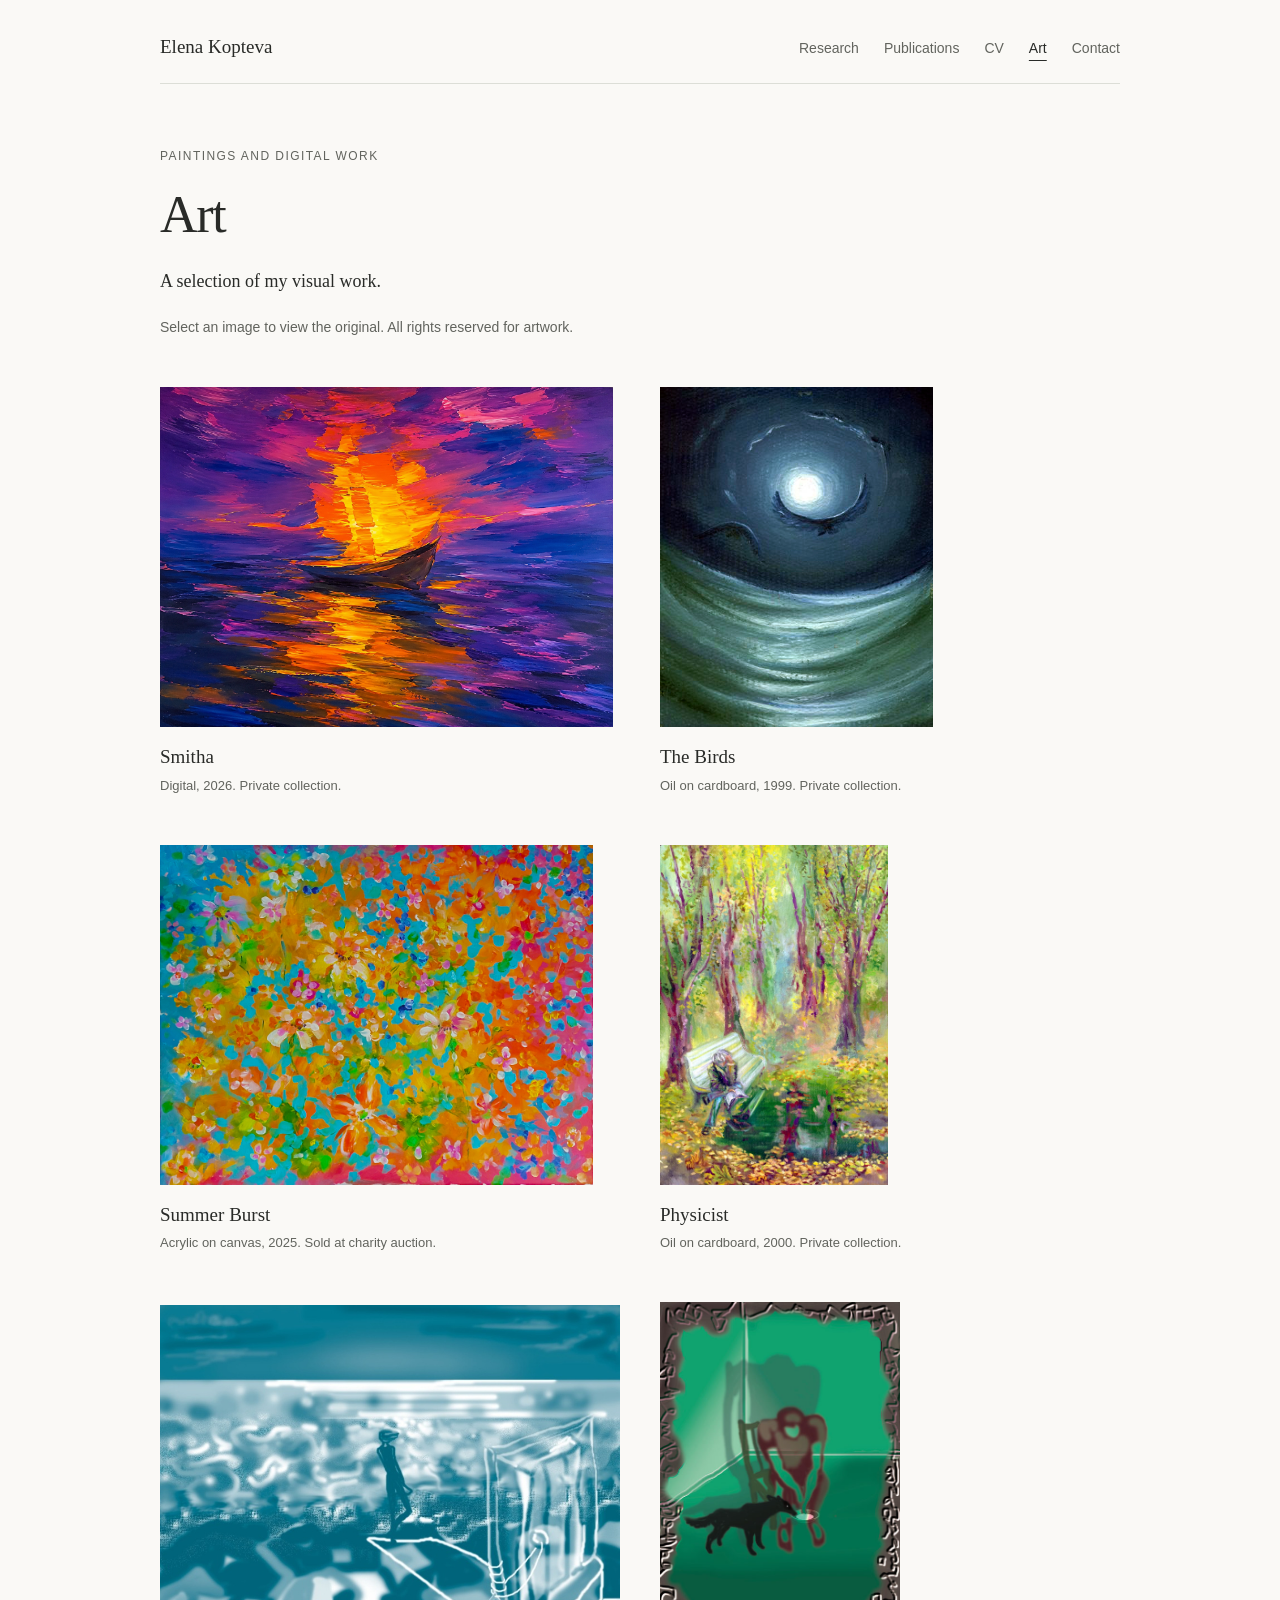
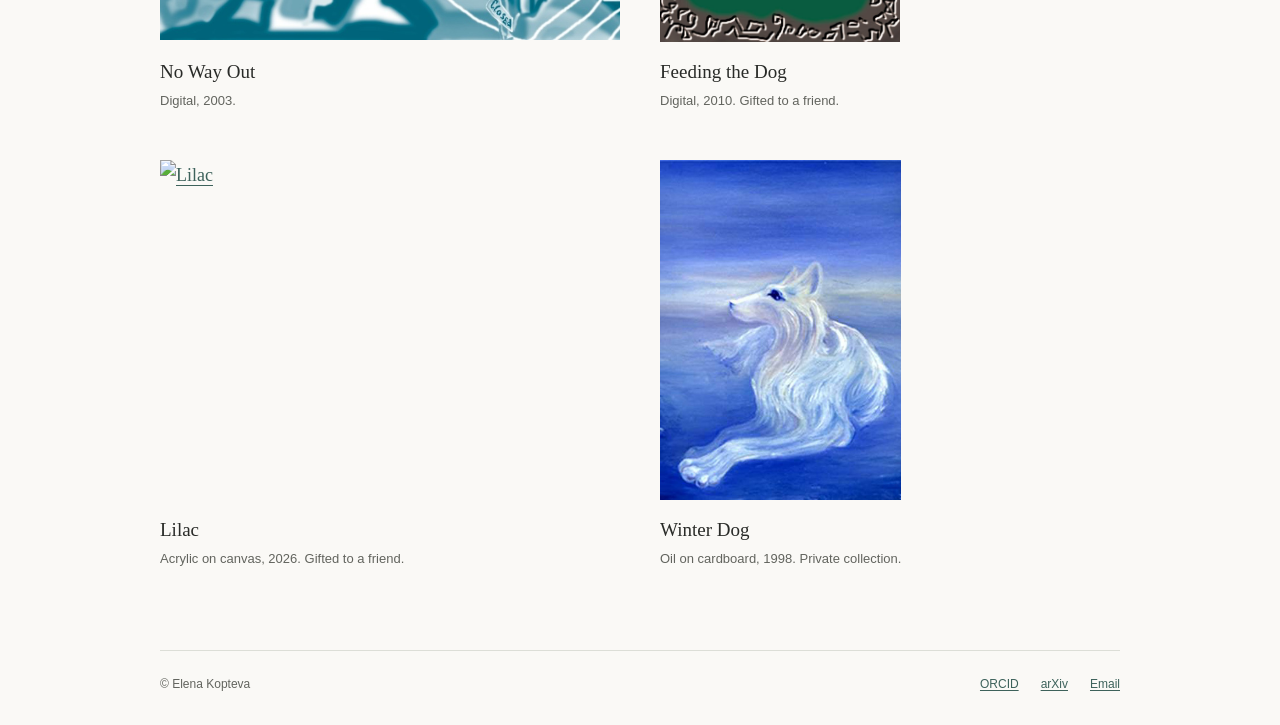
==== commit c4d6fe05: "Update art.html rain->lilac" ====
--- a/art.html
+++ b/art.html
@@ -62,8 +62,8 @@
         <figcaption><strong>Feeding the Dog</strong>Digital, 2010. Gifted to a friend.</figcaption>
       </figure>
       <figure>
-        <a href="assets/art/rain.jpeg"><img src="assets/art/rain.jpeg" alt="Rain" loading="lazy" decoding="async" width="895" height="779"></a>
-        <figcaption><strong>Rain</strong></figcaption>
+        <a href="assets/art/lilac.jpeg"><img src="assets/art/lilac.jpeg" alt="Lilac" loading="lazy" decoding="async" width="895" height="779"></a>
+        <figcaption><strong>Lilac</strong>Acrylic on canvas, 2026. Gifted to a friend.</figcaption>
       </figure>
       <figure>
         <a href="assets/art/winter_dog.jpeg"><img src="assets/art/winter_dog.jpeg" alt="Winter Dog" loading="lazy" decoding="async" width="374" height="527"></a>
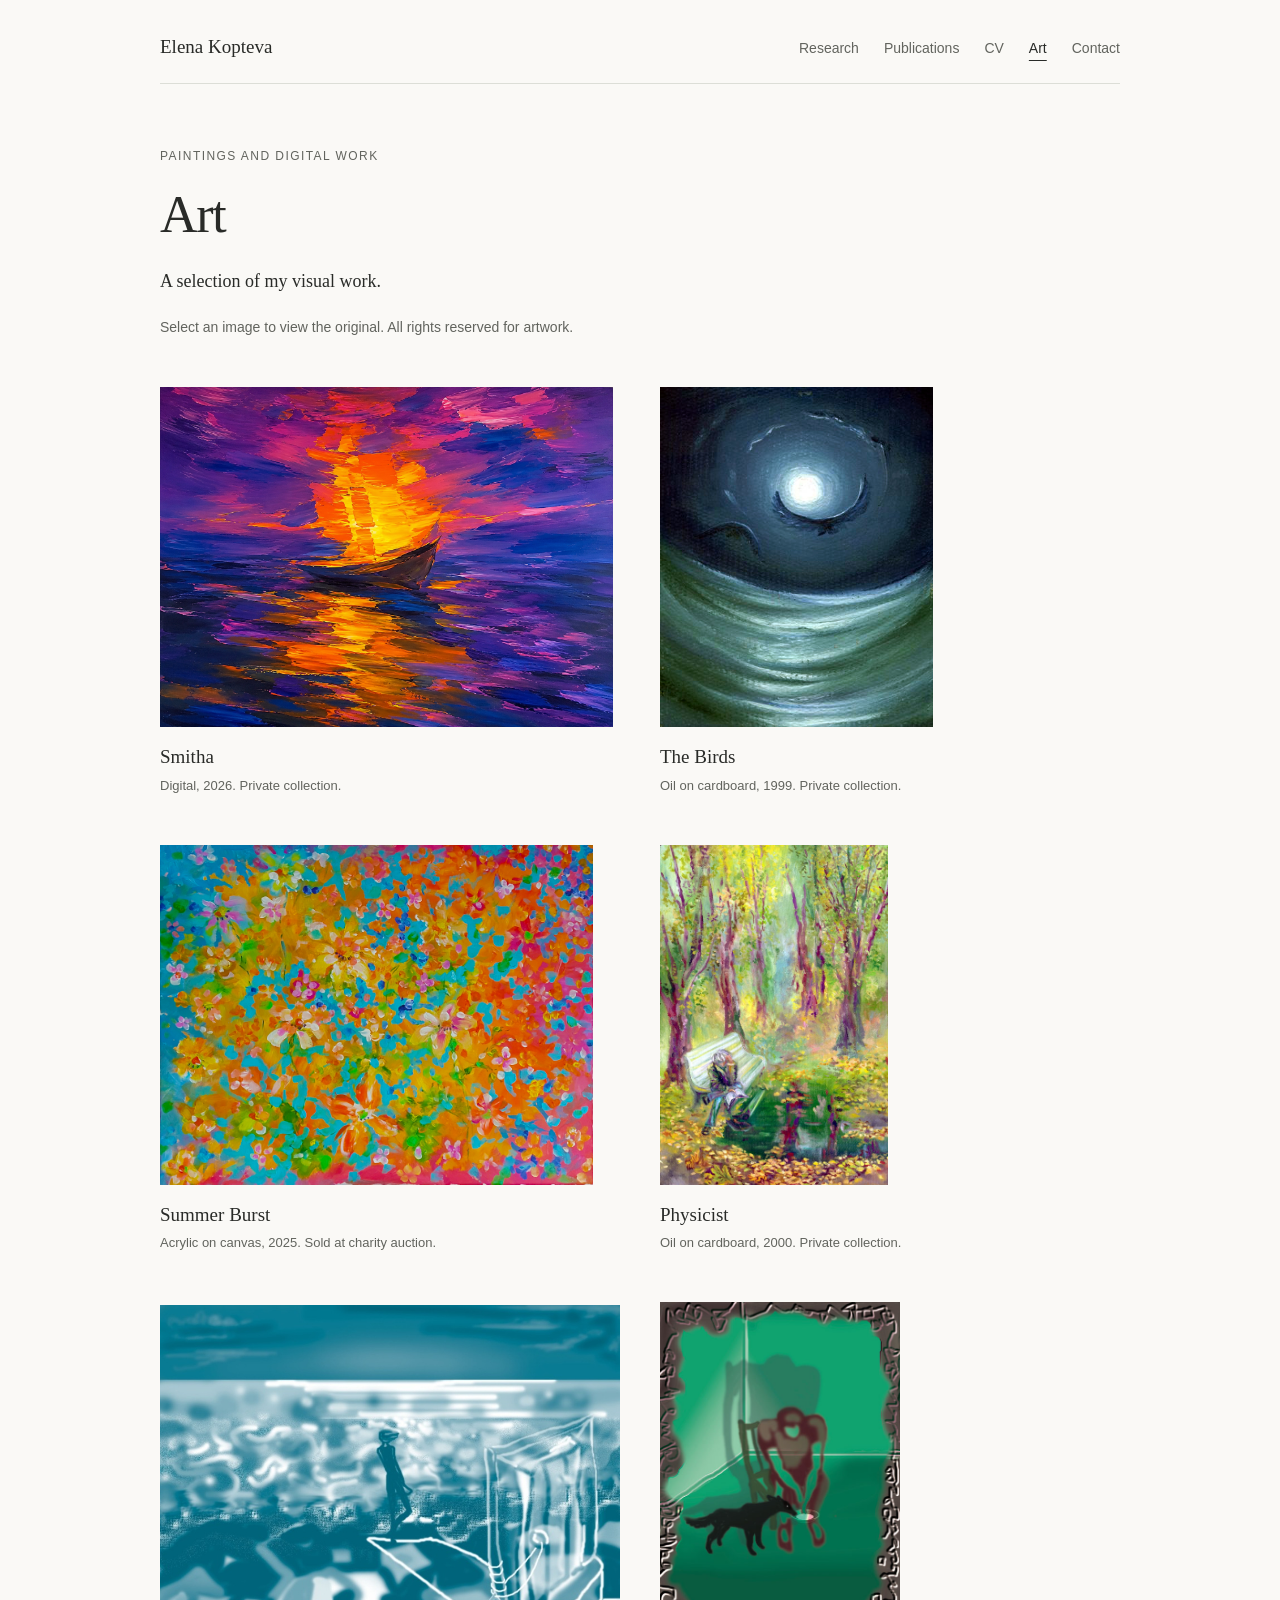
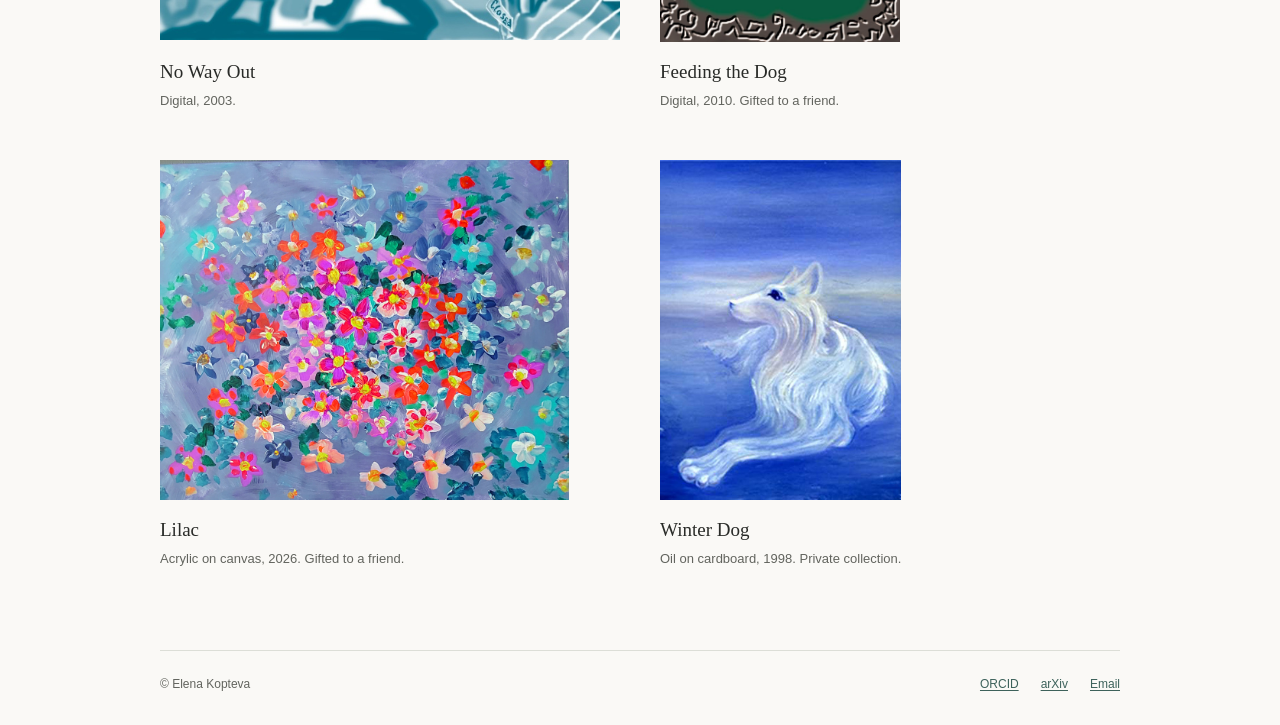
==== commit c886c55b: "Update art.html" ====
--- a/art.html
+++ b/art.html
@@ -62,7 +62,7 @@
         <figcaption><strong>Feeding the Dog</strong>Digital, 2010. Gifted to a friend.</figcaption>
       </figure>
       <figure>
-        <a href="assets/art/lilac.jpeg"><img src="assets/art/lilac.jpeg" alt="Lilac" loading="lazy" decoding="async" width="895" height="779"></a>
+        <a href="assets/art/lilac.jpg"><img src="assets/art/lilac.jpg" alt="Lilac" loading="lazy" decoding="async" width="895" height="779"></a>
         <figcaption><strong>Lilac</strong>Acrylic on canvas, 2026. Gifted to a friend.</figcaption>
       </figure>
       <figure>
